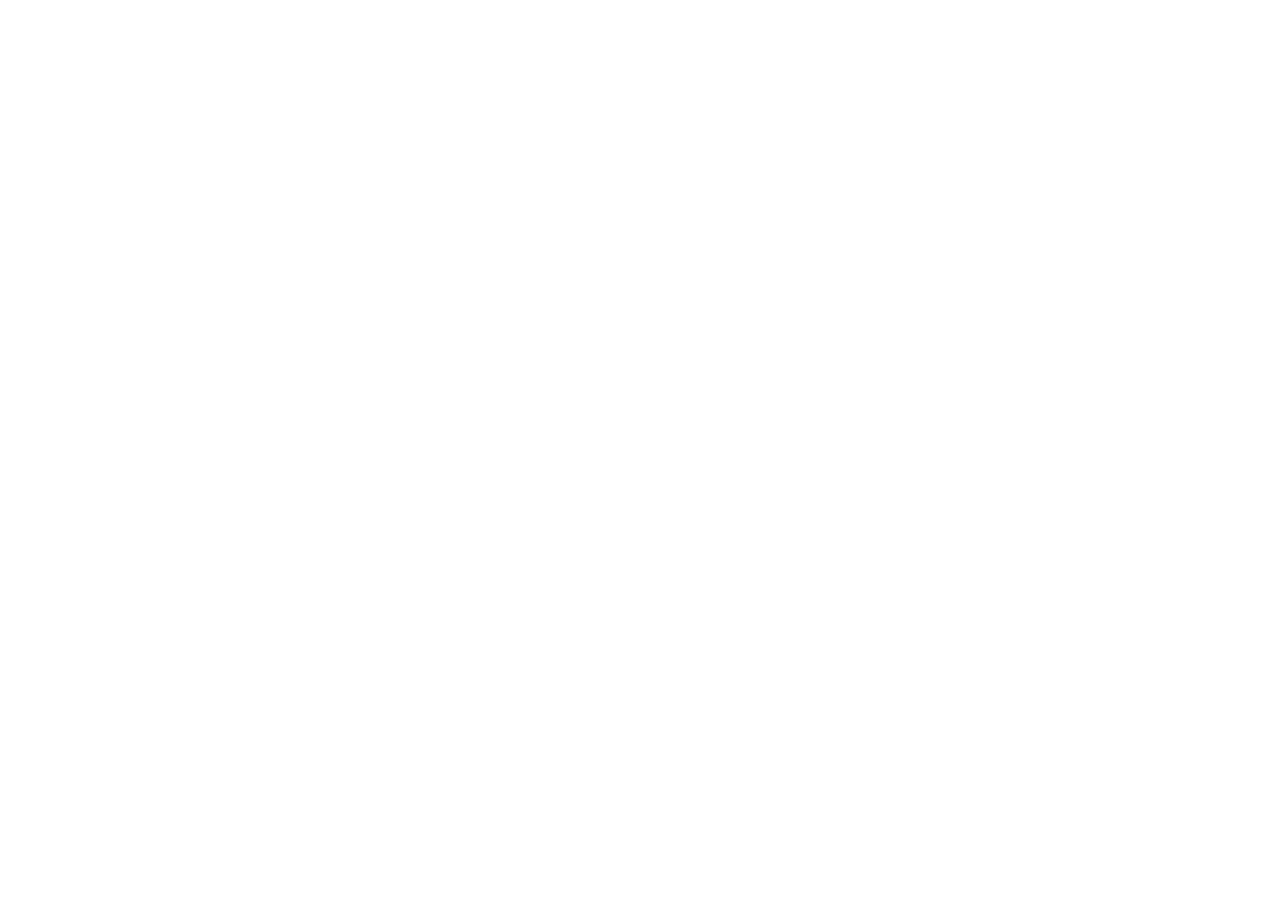
==== public/index.html @ 9e67cb81 "index html wireframe" ====
<!DOCTYPE html>
<html lang="ko">
  <head>
    <meta charset="UTF-8" />
    <meta http-equiv="Content-Script-Type" content="text/javascript" />
    <meta http-equiv="Content-Style-Type" content="text/css" />
    <meta http-equiv="X-UA-Compatible" content="IE=edge" />
    <meta
      name="viewport"
      content="width=device-width, initial-scale=1.0, maximum-scale=1.5, user-scalable=yes"
    />
    <link rel="shortcut icon" href="./favicon.png" />
    <meta
      name="description"
      content="12월 21일 심혜민 ・ 주건환"
    />
    <meta
      name="Location"
      content="서울 서초구 신반포로 176 JW 메리어트 서울"
    />
    <meta property="og:type" content="website" />
    <meta
      property="og:title"
      content="12월 21일 심혜민 ・ 주건환"
    />
    <meta property="og:description" content="2019-12-21 토요일 오후 1시" />
    <meta
      property="og:image"
      content="../src/img/thumb.jpg"
    />
    <!-- <meta name="theme-color" content="#fff" /> -->
    <!-- <meta name="msapplication-navbutton-color" content="#fff" /> -->
    <meta name="apple-mobile-web-app-status-bar-style" content="#fff" />
    <!-- CSS -->
    <link rel="stylesheet" href="./style.css" />
    <title>심혜민 ・ 주건환</title>
  </head>

  <body>
    <script src="./bundle.js"></script>
  </body>
</html>
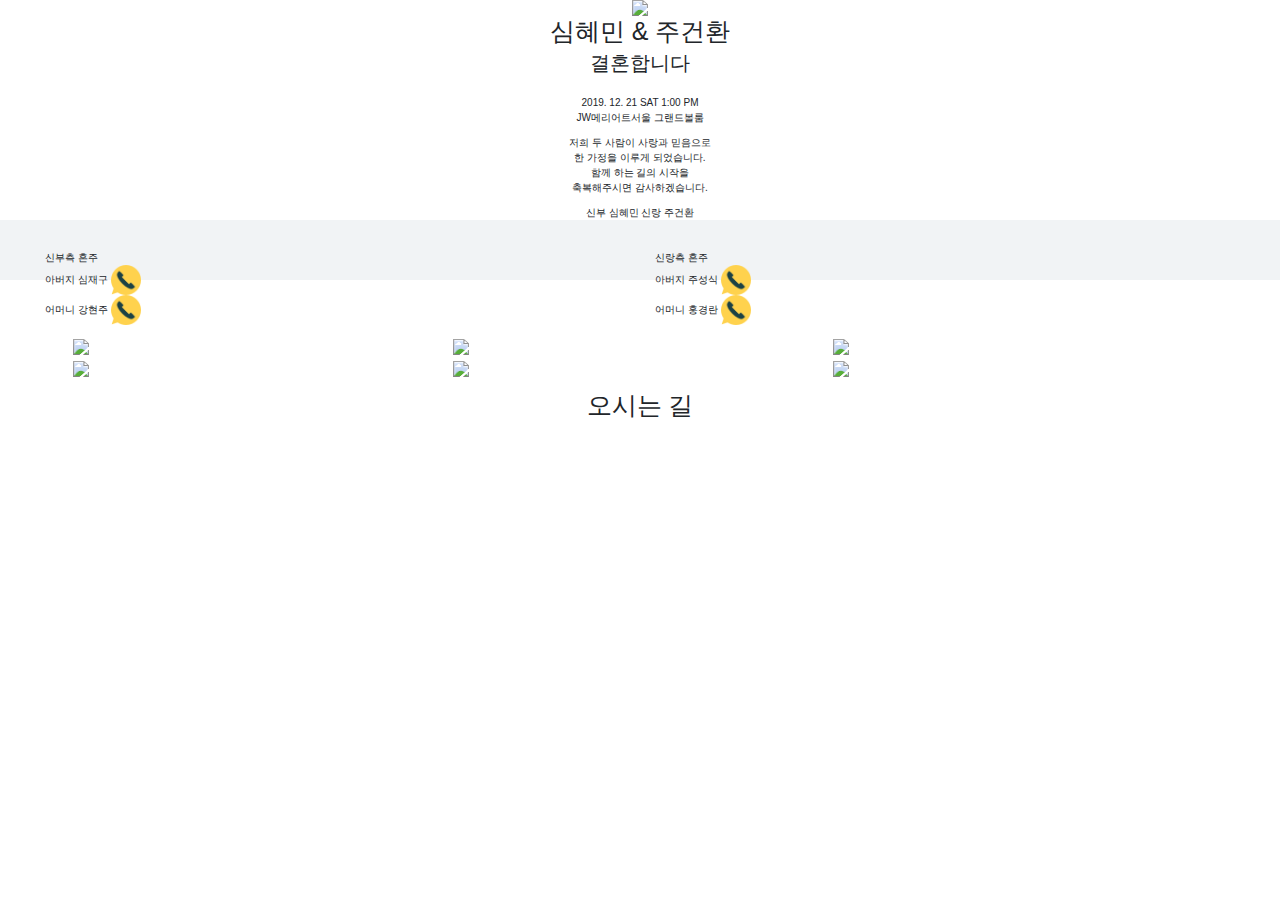
==== commit c48f8a43: "first draft" ====
--- a/public/index.html
+++ b/public/index.html
@@ -32,11 +32,151 @@
     <!-- <meta name="msapplication-navbutton-color" content="#fff" /> -->
     <meta name="apple-mobile-web-app-status-bar-style" content="#fff" />
     <!-- CSS -->
-    <link rel="stylesheet" href="./style.css" />
+
     <title>심혜민 ・ 주건환</title>
+
+    <!-- links -->
+    <link rel="stylesheet" href="../src/style.css" />
+    <link href="../src/css/bootstrap.css" rel="stylesheet">
+    <link rel="stylesheet" href="https://cdnjs.cloudflare.com/ajax/libs/twitter-bootstrap/4.1.3/css/bootstrap.min.css">
+    <link rel="stylesheet" href="https://cdnjs.cloudflare.com/ajax/libs/lightbox2/2.8.2/css/lightbox.min.css">
+
   </head>
 
   <body>
-    <script src="./bundle.js"></script>
+
+    <div class="center">
+        <img src="../src/img/thumb.jpg" class="full-page">
+    </div>
+
+    <div class="col-md-12 center">
+        <h1>심혜민 & 주건환</h1>
+        <h2>결혼합니다</h2>
+        <img src="">
+        <p class="">
+            2019. 12. 21 SAT 1:00 PM </br>
+            JW메리어트서울 그랜드볼룸
+        </p>
+    </div>
+
+    <div class="">
+      <p class="center">저희 두 사람이 사랑과 믿음으로 </br>
+          한 가정을 이루게 되었습니다.</br>
+          함께 하는 길의 시작을</br>
+          축복해주시면 감사하겠습니다.</p>
+    </div>
+
+    <div class="center">
+        신부 심혜민
+        신랑 주건환
+    </div>
+
+    <div class="bgGray">
+      <div class="col-xs-6">
+      <p>
+        신부측 혼주</br>
+        아버지 심재구
+        <a href="tel:+">
+            <img class="icon" src="../src/img/ico-call.png"></a>
+          </br>
+        어머니 강현주
+        <a href="tel:+">
+            <img class="icon" src="../src/img/ico-call.png"></a>
+      </p>
+    </div>
+
+    <div class="col-xs-6">
+        <p>
+        신랑측 혼주 </br>
+        아버지 주성식 
+        <a href="tel:+">
+            <img class="icon" src="../src/img/ico-call.png"></a>
+        </a>
+      </br>
+        어머니 홍경란
+        <a href="tel:+">
+            <img class="icon" src="../src/img/ico-call.png"></a>
+      </p>
+      </div>
+         
+   
+    </div>
+
+    <!-- gallery -->
+    
+
+
+    <div class="photo-gallery">
+        <div class="container">
+            <div class="row photos">
+                <div class="col-sm-6 col-md-4 item"><a href="../src/img/1.jpg" data-lightbox="photos"><img class="img-fluid" src="../src/img/1.jpg"></a></div>
+                <div class="col-sm-6 col-md-4 item"><a href="../src/img/2.jpg" data-lightbox="photos"><img class="img-fluid" src="../src/img/2.jpg"></a></div>
+                <div class="col-sm-6 col-md-4 item"><a href="../src/img/3.jpg" data-lightbox="photos"><img class="img-fluid" src="../src/img/3.jpg"></a></div>
+                <div class="col-sm-6 col-md-4 item"><a href="../src/img/4.jpg" data-lightbox="photos"><img class="img-fluid" src="../src/img/4.jpg"></a></div>
+                <div class="col-sm-6 col-md-4 item"><a href="a../src/img/5.jpg" data-lightbox="photos"><img class="img-fluid" src="../src/img/5.jpg"></a></div>
+                <div class="col-sm-6 col-md-4 item"><a href="../src/img/6.jpg" data-lightbox="photos"><img class="img-fluid" src="../src/img/6.jpg"></a></div>
+            </div>
+        </div>
+    </div>
+
+
+    <script src="/wed-invitation/src/index.js"></script>
+
+
+    <div class="center">
+      <h1> 오시는 길 </h1>
+    </div>
+
+    <div id="map" style="width:100%;height:350px;"></div>
+
+    <script type="text/javascript" src="//dapi.kakao.com/v2/maps/sdk.js?appkey=01b04bd7e6f69b02994239fc8f95d12b&libraries=services"></script>
+    <script>
+    var mapContainer = document.getElementById('map'), // 지도를 표시할 div 
+        mapOption = {
+            center: new kakao.maps.LatLng(37.5035911,127.0036779), // 지도의 중심좌표
+            level: 3 // 지도의 확대 레벨
+        };  
+    
+    // 지도를 생성합니다    
+    var map = new kakao.maps.Map(mapContainer, mapOption); 
+    
+    // 주소-좌표 변환 객체를 생성합니다
+    var geocoder = new kakao.maps.services.Geocoder();
+    
+    // 주소로 좌표를 검색합니다
+    geocoder.addressSearch('서울 서초구 신반포로 176 JW 메리어트 서울 5층', function(result, status) {
+    
+        // 정상적으로 검색이 완료됐으면 
+         if (status === kakao.maps.services.Status.OK) {
+    
+            var coords = new kakao.maps.LatLng(result[0].y, result[0].x);
+    
+            // 결과값으로 받은 위치를 마커로 표시합니다
+            var marker = new kakao.maps.Marker({
+                map: map,
+                position: coords
+            });
+    
+            // 인포윈도우로 장소에 대한 설명을 표시합니다
+            var infowindow = new kakao.maps.InfoWindow({
+                content: '<div style="width:150px;text-align:center;padding:6px 0;">JW 메리어트 호텔 서울 5층</div>'
+            });
+            infowindow.open(map, marker);
+    
+            // 지도의 중심을 결과값으로 받은 위치로 이동시킵니다
+            map.setCenter(coords);
+        } 
+    });    
+    </script>
+
+
+
+    <script src="https://cdnjs.cloudflare.com/ajax/libs/jquery/3.2.1/jquery.min.js"></script>
+    <script src="https://cdnjs.cloudflare.com/ajax/libs/twitter-bootstrap/4.1.3/js/bootstrap.bundle.min.js"></script>
+    <script src="https://cdnjs.cloudflare.com/ajax/libs/lightbox2/2.8.2/js/lightbox.min.js"></script>
+
+
+
   </body>
-</html>+</html>
+
--- a/src/style.css
+++ b/src/style.css
@@ -0,0 +1,78 @@
+body {
+    font-family: -apple-system, BlinkMacSystemFont, 'Segoe UI', Roboto, Oxygen,
+      Ubuntu, Cantarell, 'Open Sans', 'Helvetica Neue', sans-serif;
+    font-size: 12px;
+    line-height: 14px;
+    color: #4c4c4c;
+  }
+  
+.icon{
+    width:30px;
+    height:30px;
+}
+
+.full-page{
+    width: 100%;
+}
+
+.contact{
+    float: left;
+    width:50%;
+}
+
+.bgGray{
+    background-color: #f1f3f5;
+    padding: 30px;
+}
+
+.center{
+    text-align: center;
+}
+
+
+/* gallery css */
+.photo-gallery {
+    color:#313437;
+    background-color:#fff;
+  }
+  
+  .photo-gallery p {
+    color:#7d8285;
+  }
+  
+  .photo-gallery h2 {
+    font-weight:bold;
+    margin-bottom:40px;
+    padding-top:40px;
+    color:inherit;
+  }
+  
+  @media (max-width:767px) {
+    .photo-gallery h2 {
+      margin-bottom:5px;
+      padding-top:5px;
+      font-size:24px;
+    }
+  }
+  
+  .photo-gallery .intro {
+    font-size:16px;
+    max-width:500px;
+    margin:0 auto 40px;
+  }
+  
+  .photo-gallery .intro p {
+    margin-bottom:0;
+  }
+  
+  .photo-gallery .photos {
+    padding-bottom:10px;
+  }
+  
+  .photo-gallery .item {
+    padding:3px;
+    object-fit: cover;
+    overflow: hidden;
+  }
+  
+  
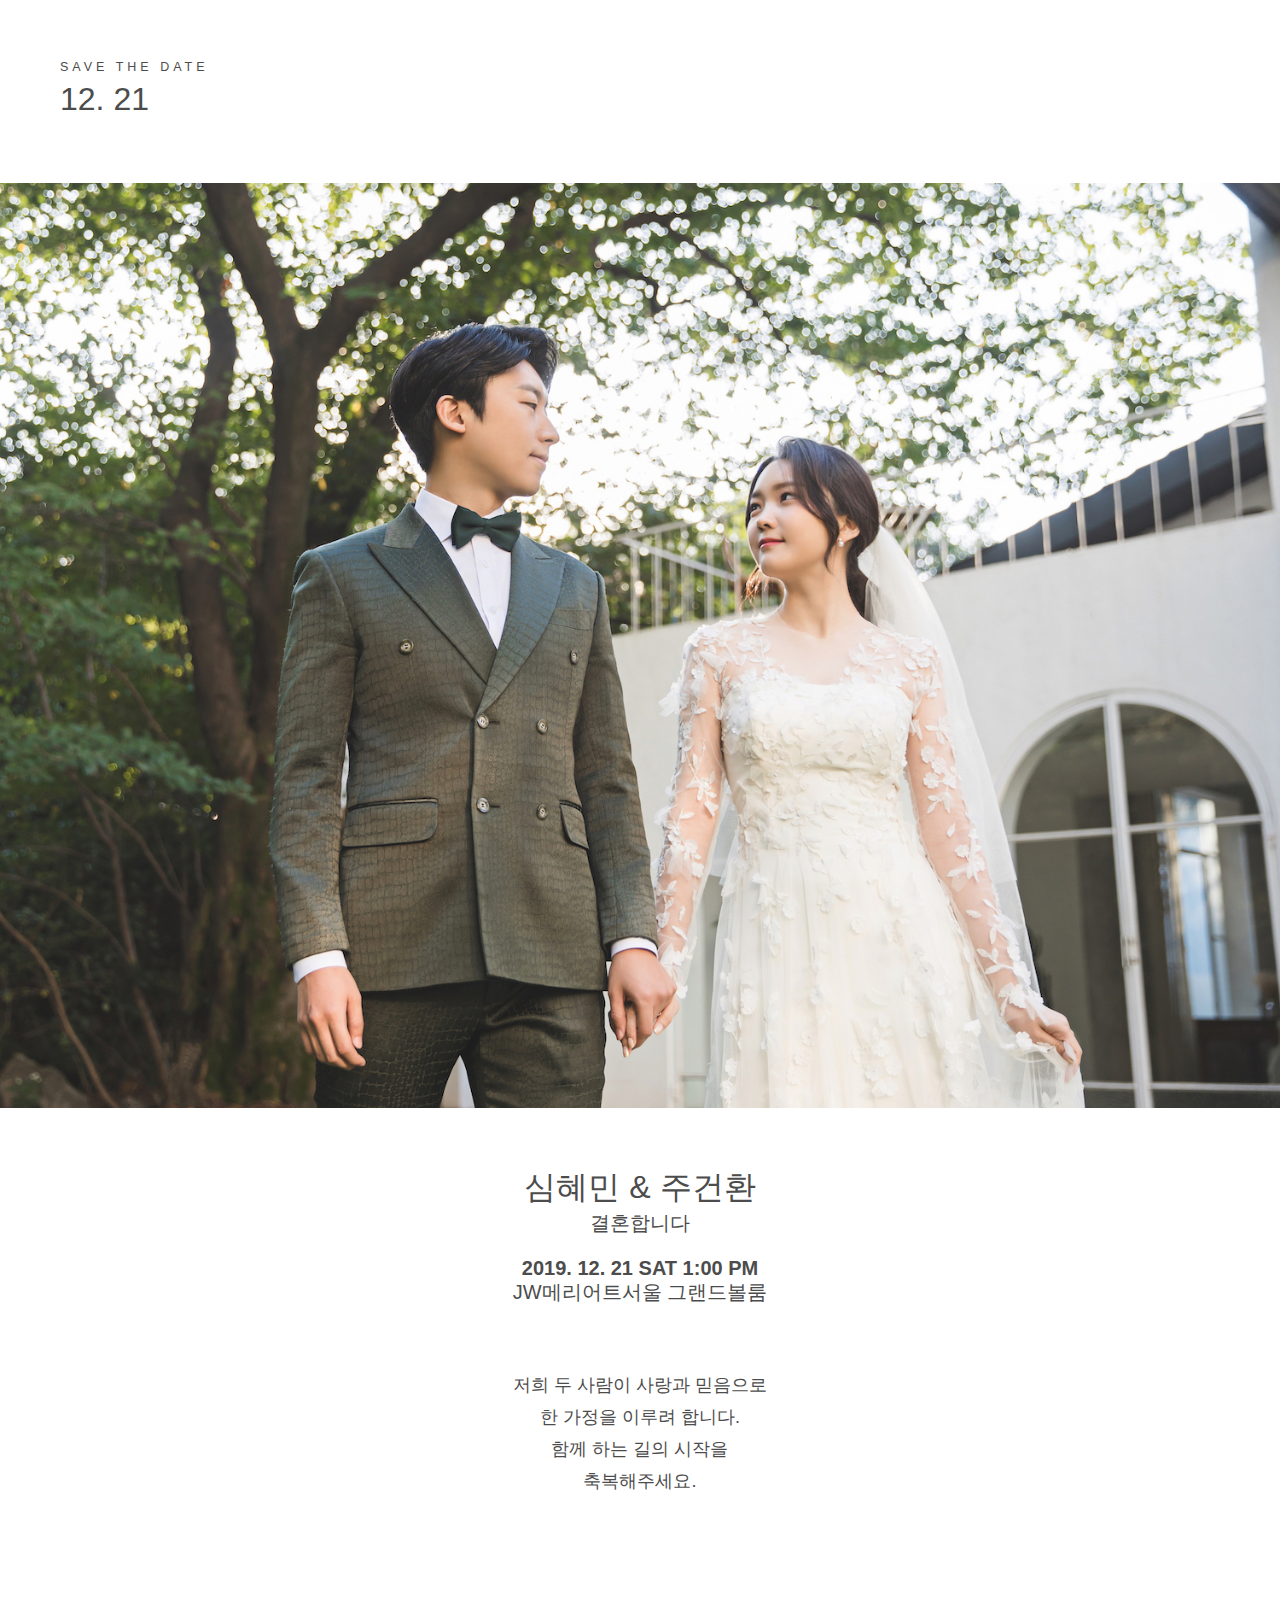
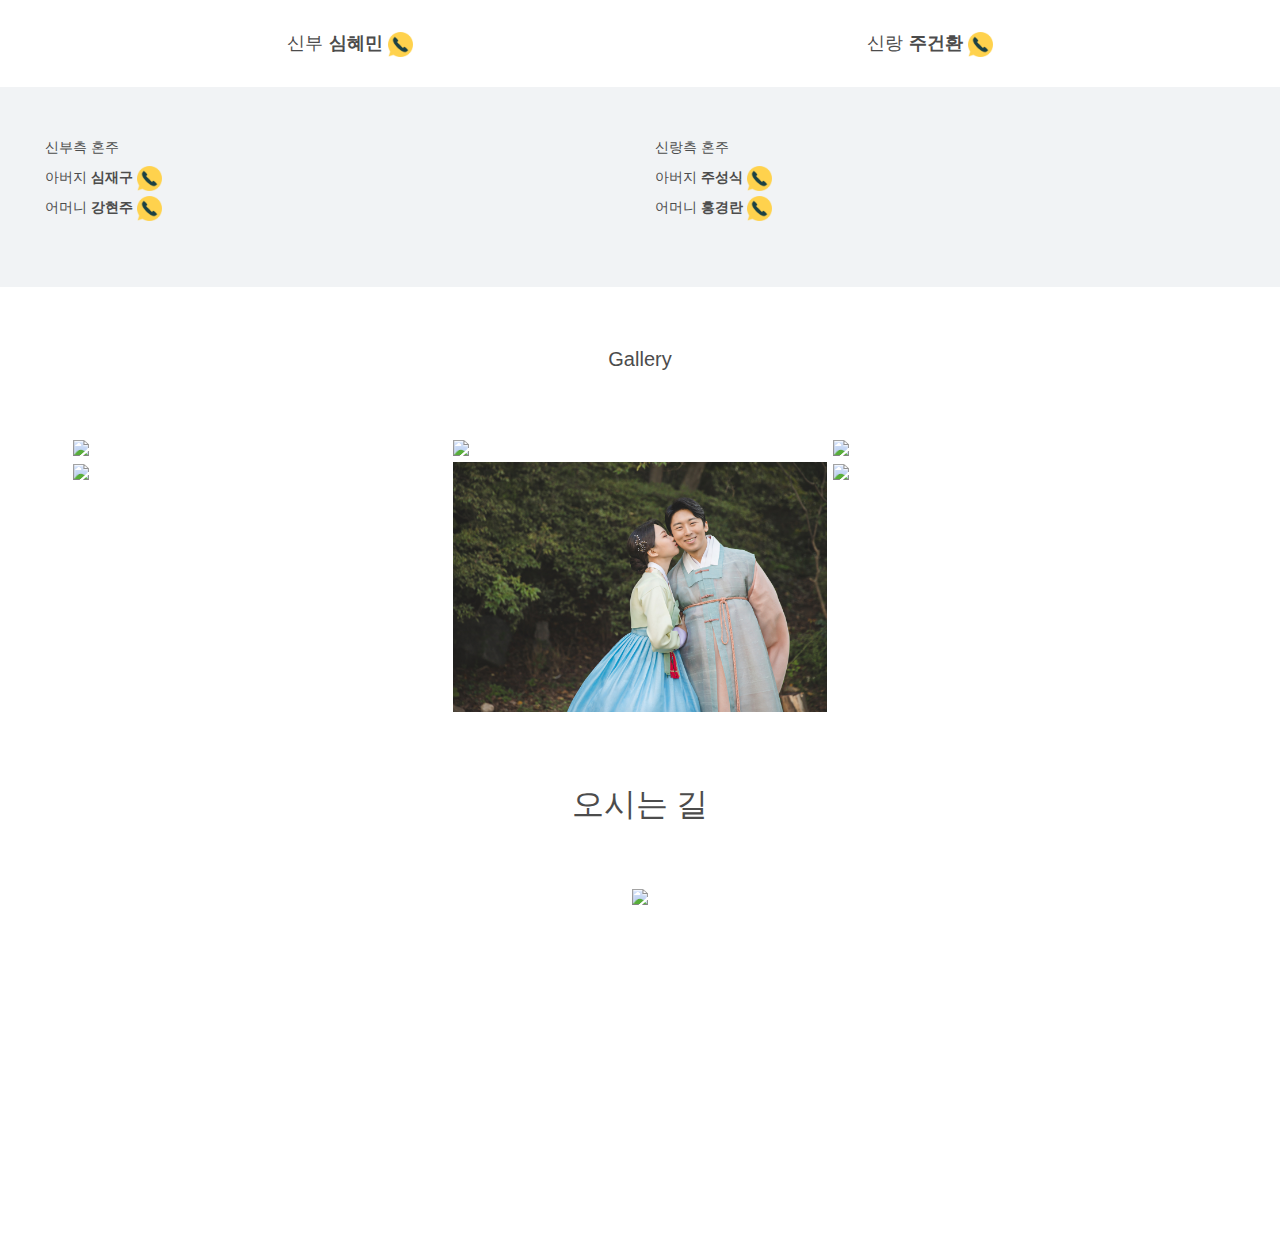
==== commit 77483ee4: "second draft" ====
--- a/public/index.html
+++ b/public/index.html
@@ -36,64 +36,78 @@
     <title>심혜민 ・ 주건환</title>
 
     <!-- links -->
-    <link rel="stylesheet" href="../src/style.css" />
+
     <link href="../src/css/bootstrap.css" rel="stylesheet">
     <link rel="stylesheet" href="https://cdnjs.cloudflare.com/ajax/libs/twitter-bootstrap/4.1.3/css/bootstrap.min.css">
     <link rel="stylesheet" href="https://cdnjs.cloudflare.com/ajax/libs/lightbox2/2.8.2/css/lightbox.min.css">
+    <link rel="stylesheet" href="../src/style.css" />
 
   </head>
 
   <body>
 
-    <div class="center">
+    <div class="pad-60">
+      <h5>SAVE THE DATE</h5>
+      <h1>12. 21</h1>
+    </div>
+
+    <div class="center ">
         <img src="../src/img/thumb.jpg" class="full-page">
     </div>
 
-    <div class="col-md-12 center">
+    <div class="col-md-12 center pad-60">
         <h1>심혜민 & 주건환</h1>
         <h2>결혼합니다</h2>
         <img src="">
-        <p class="">
-            2019. 12. 21 SAT 1:00 PM </br>
+        <h2 class="">
+            <span class="bold">2019. 12. 21 SAT 1:00 PM </span></br>
             JW메리어트서울 그랜드볼룸
-        </p>
+        </h2>
     </div>
 
-    <div class="">
-      <p class="center">저희 두 사람이 사랑과 믿음으로 </br>
-          한 가정을 이루게 되었습니다.</br>
+    <div class="pad-60">
+      <p class="center invitation">저희 두 사람이 사랑과 믿음으로 </br>
+          한 가정을 이루려 합니다.</br>
           함께 하는 길의 시작을</br>
-          축복해주시면 감사하겠습니다.</p>
+          축복해주세요.</p>
     </div>
 
-    <div class="center">
-        신부 심혜민
-        신랑 주건환
+    <div class="center invitation pad-60">
+      <div class="col-xs-6">
+        신부 <span class="bold">심혜민</span>
+        <a href="tel:01030016091">
+            <img class="icon" src="../src/img/ico-call.png"></a>
+          </div>
+          <div class="col-xs-6">
+        신랑 <span class="bold">주건환</span>
+        <a href="el:+821030016091">
+            <img class="icon" src="../src/img/ico-call.png"></a>
+            </div>
     </div>
 
-    <div class="bgGray">
-      <div class="col-xs-6">
+    <div class="bgGray pad-60">
+      <div class="col-xs-6 pad-15">
       <p>
         신부측 혼주</br>
-        아버지 심재구
-        <a href="tel:+">
+        아버지 <span class="bold">심재구</span>
+        <a href="tel:+01030016091">
             <img class="icon" src="../src/img/ico-call.png"></a>
           </br>
-        어머니 강현주
+        어머니 <span class="bold">강현주</span>
         <a href="tel:+">
             <img class="icon" src="../src/img/ico-call.png"></a>
       </p>
     </div>
 
-    <div class="col-xs-6">
+    <div class="col-xs-6 pad-15">
         <p>
         신랑측 혼주 </br>
-        아버지 주성식 
+        아버지 <span class="bold">주성식</span> 
         <a href="tel:+">
             <img class="icon" src="../src/img/ico-call.png"></a>
         </a>
       </br>
-        어머니 홍경란
+        어머니 <span class="bold">홍경란</span>
         <a href="tel:+">
             <img class="icon" src="../src/img/ico-call.png"></a>
       </p>
@@ -103,8 +117,9 @@
     </div>
 
     <!-- gallery -->
-    
-
+    <div class="center">
+        <h2 class="pad-60"> Gallery </h2>
+      </div>
 
     <div class="photo-gallery">
         <div class="container">
@@ -124,8 +139,10 @@
 
 
     <div class="center">
-      <h1> 오시는 길 </h1>
+      <h1 class="pad-60"> 오시는 길 </h1>
+      <img src="/wed-invitation/src/img/jwMarriott_map.jpg" class="full-page">
     </div>
+    
 
     <div id="map" style="width:100%;height:350px;"></div>
 
--- a/src/style.css
+++ b/src/style.css
@@ -1,14 +1,69 @@
-body {
-    font-family: -apple-system, BlinkMacSystemFont, 'Segoe UI', Roboto, Oxygen,
-      Ubuntu, Cantarell, 'Open Sans', 'Helvetica Neue', sans-serif;
-    font-size: 12px;
-    line-height: 14px;
+@import url(//fonts.googleapis.com/earlyaccess/nanummyeongjo.css);
+
+  
+
+body, p{
+    /* font-family: -apple-system, BlinkMacSystemFont, 'Nanum Myeongjo', Roboto, Cantarell, 'Open Sans', 'Helvetica Neue', sans-serif; */
+    font-family: 'Nanum Myeongjo', sans-serif;
+    font-size: 14px;
+    line-height: 16px;
     color: #4c4c4c;
   }
   
+
+  h1, h2, h3, h4, h5 {
+    font-family: 'Nanum Myeongjo', sans-serif;
+  }
+
+  h1 {
+    font-size: 32px;
+  }
+
+  h2 {
+    line-height: 24px;
+  }
+
+
+  h5 {
+    letter-spacing: 4px;
+  }
+
+  p{
+    line-height: 30px;
+  }
+
+
+.bold{
+  font-weight: bold;
+}
+  
+
+  .pad-15{
+    padding: 15px;
+  }
+
+.pad-60{
+  padding: 60px;
+}
+
+
+
+
+
+
+
+.invitation{
+  font-family: 'Nanum Myeongjo', sans-serif;
+  font-size: 18px;
+  line-height: 32px;
+  color: #4c4c4c;
+ }
+
+
+
 .icon{
-    width:30px;
-    height:30px;
+    width:25px;
+    height:25px;
 }
 
 .full-page{
@@ -23,6 +78,7 @@
 .bgGray{
     background-color: #f1f3f5;
     padding: 30px;
+    height: 200px;
 }
 
 .center{
